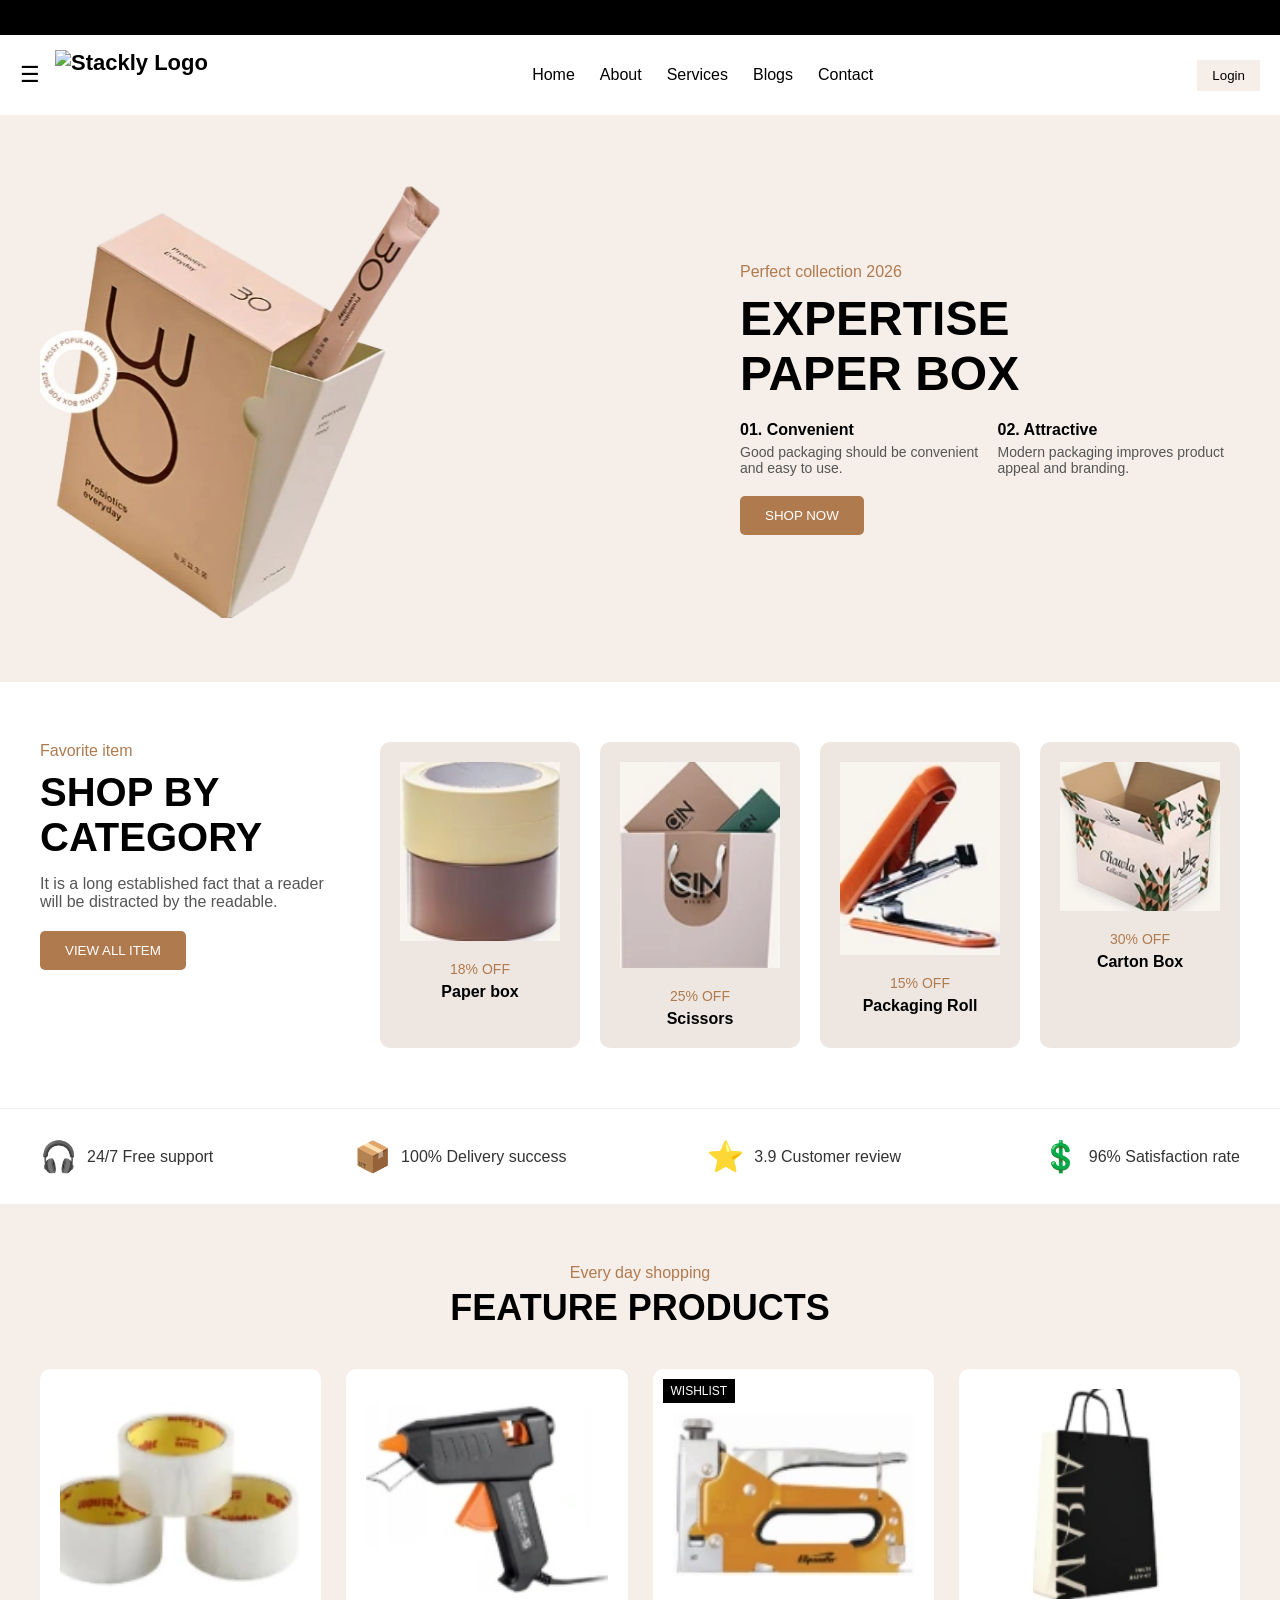
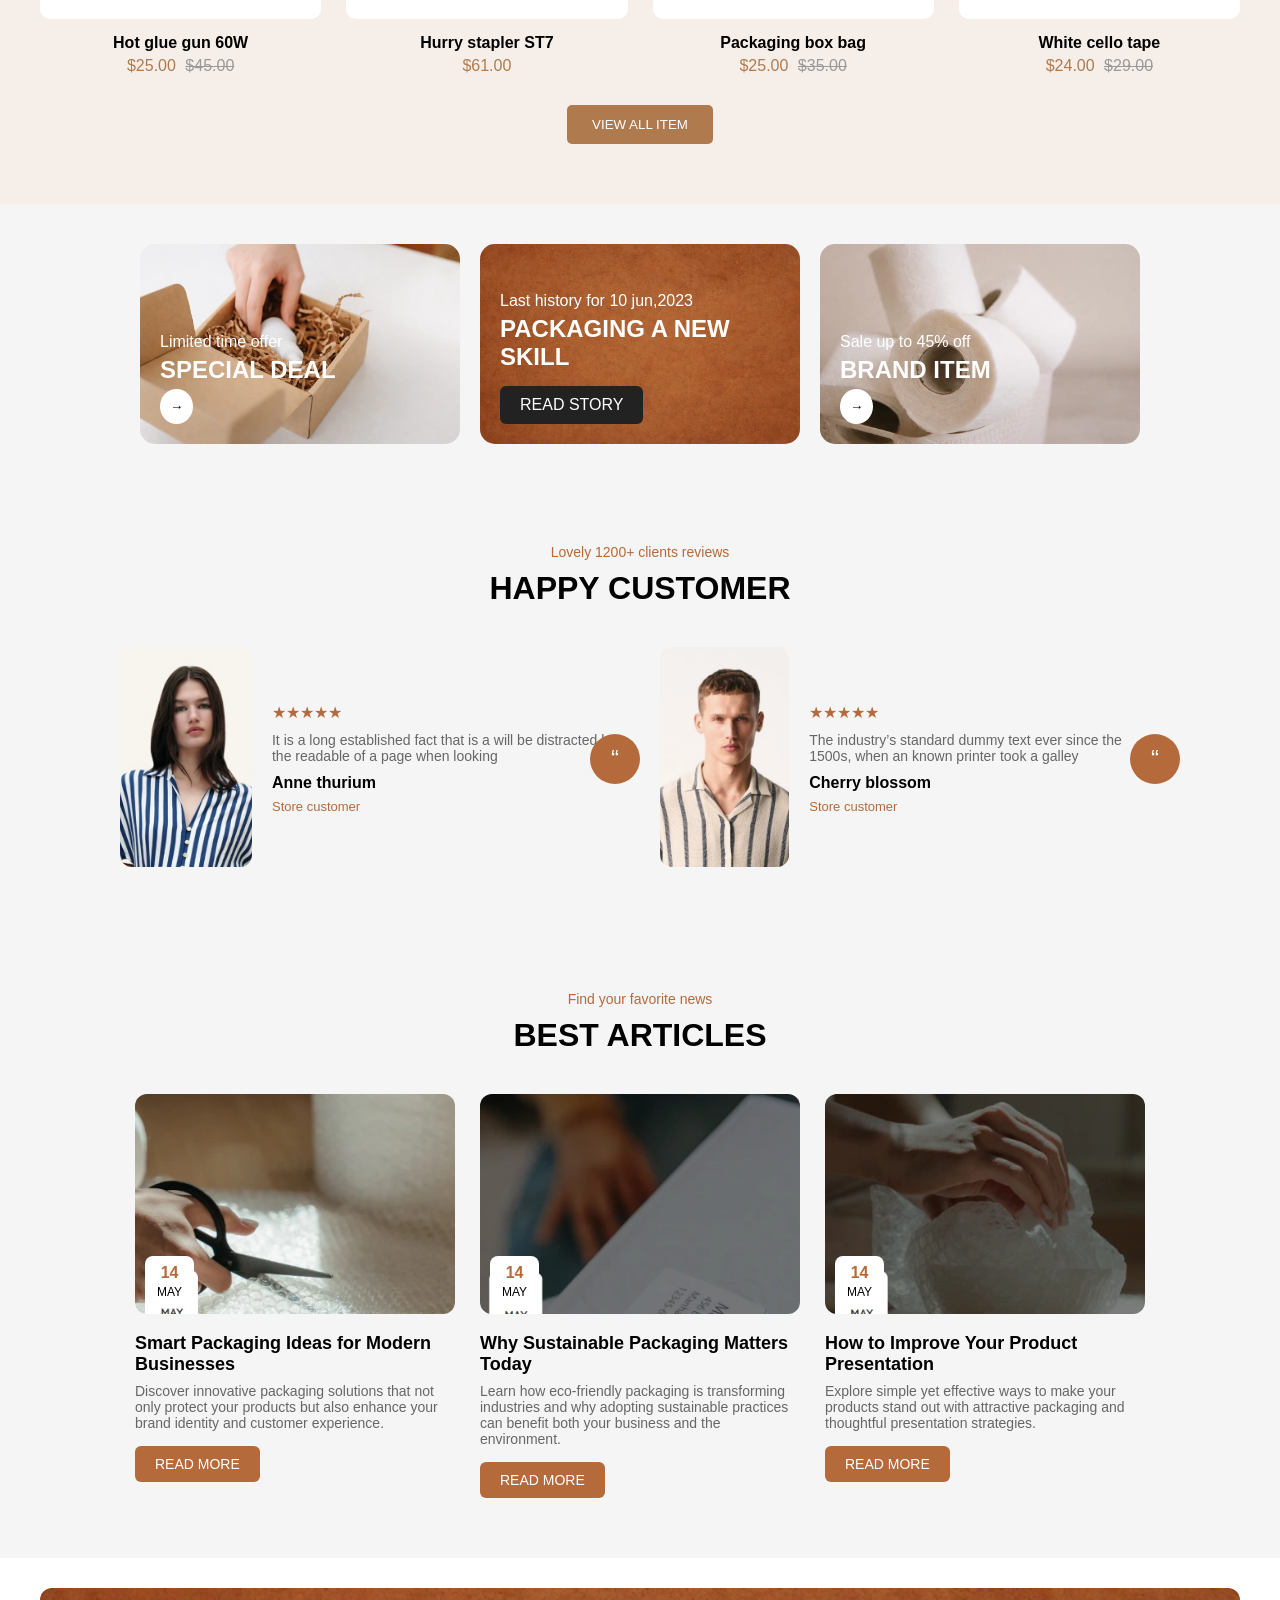
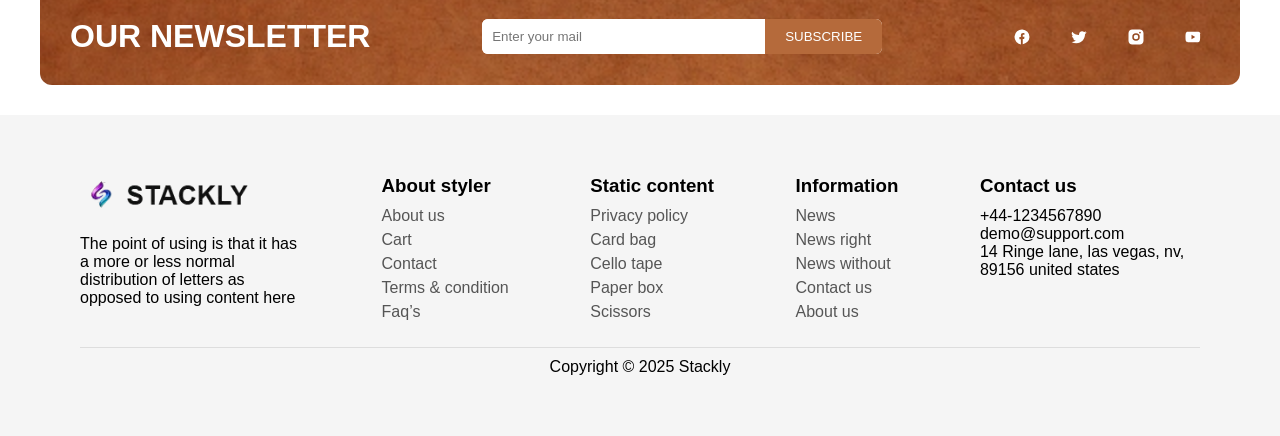
==== index.html @ 5dd0e245 "updted the teask" ====
<!DOCTYPE html>
<html lang="en">
<head>
  <meta charset="UTF-8">
  <title>Shopify Style Header</title>
  <link rel="stylesheet" href="style.css">
</head>
<body>

<!-- TOP BAR -->
<div class="top-bar">
  <div class="scroll-text">
    🚀 Free Shipping Above ₹999 | Best Packaging Solutions | Contact Now!
  </div>
</div>

<!-- HEADER -->
<header class="header">

  <!-- LEFT -->
  <div class="left">
    <div class="hamburger" id="hamburger">☰</div>
   <a href="index.html" class="logo">
  <img src="images/logo2.webp" alt="Stackly Logo">
</a>
  </div>

  <!-- CENTER NAV (DESKTOP) -->
  <nav class="nav-desktop">
    <a href="index.html">Home</a>
    <a href="about.html">About</a>
    <a href="services.html">Services</a>
    <a href="blogs.html">Blogs</a>
    <a href="contact.html">Contact</a>
  </nav>

  <!-- RIGHT -->
  <div class="right">
    <button class="login-btn">Login</button>
  </div>

</header>

<!-- MOBILE MENU -->
<div class="mobile-menu" id="mobileMenu">

  <div class="menu-header">
    <span>Menu</span>
    <span class="close-btn" id="closeBtn">✕</span>
  </div>

  
 <ul class="menu-list">
  <li>
    <a href="index.html" class="menu-item">HOME <span>▾</span></a>
  </li>
  <li>
    <a href="about.html" class="menu-item">ABOUT US <span>▾</span></a>
  </li>
  <li>
    <a href="services.html" class="menu-item">SERVICES <span>▾</span></a>
  </li>
  <li>
    <a href="blogs.html" class="menu-item">BLOGS <span>▾</span></a>
  </li>
  <li>
    <a href="contact.html" class="menu-item">CONTACT <span>▾</span></a>
  </li>
</ul>
</div>

<!-- OVERLAY -->
<div class="overlay" id="overlay"></div>














<section class="hero">

  <div class="hero-container">

    <!-- LEFT IMAGE -->
    <div class="hero-image">
      <img src="IMAGES/PAPER.webp" alt="Packaging">
    </div>

    <!-- RIGHT CONTENT -->
    <div class="hero-content">
      <p class="sub-title">Perfect collection 2026</p>

      <h1>
        EXPERTISE <br>
        PAPER BOX
      </h1>

      <div class="features">
        <div>
          <h4>01. Convenient</h4>
          <p>Good packaging should be convenient and easy to use.</p>
        </div>

        <div>
          <h4>02. Attractive</h4>
          <p>Modern packaging improves product appeal and branding.</p>
        </div>
      </div>

      <button class="hero-btn">SHOP NOW</button>
    </div>

  </div>

</section>








<section class="category">

  <div class="category-container">

    <!-- LEFT CONTENT -->
    <div class="category-left">
      <p class="small-title">Favorite item</p>

      <h2>SHOP BY <br> CATEGORY</h2>

      <p class="desc">
        It is a long established fact that a reader will be distracted by the readable.
      </p>

      <button class="category-btn">VIEW ALL ITEM</button>
    </div>

    <!-- RIGHT CARDS -->
    <div class="category-right">

      <div class="card">
        <img src="IMAGES/T1 (1).webp" alt="">
        <div class="card-info">
          <span>18% OFF</span>
          <h4>Paper box</h4>
        </div>
      </div>

      

      <div class="card">
        <img src="IMAGES/T1 (3).webp" alt="">
        <div class="card-info">
          <span>25% OFF</span>
          <h4>Scissors</h4>
        </div>
      </div>

      <div class="card">
        <img src="IMAGES/T1 (4).webp" alt="">
        <div class="card-info">
          <span>15% OFF</span>
          <h4>Packaging Roll</h4>
        </div>
      </div>

      <div class="card">
        <img src="IMAGES/T1 (5).webp" alt="">
        <div class="card-info">
          <span>30% OFF</span>
          <h4>Carton Box</h4>
        </div>
      </div>

    </div>

  </div>

</section>








<section class="features-strip">

  <div class="features-container">

    <div class="feature-item">
      <div class="icon">🎧</div>
      <p>24/7 Free support</p>
    </div>

    <div class="feature-item">
      <div class="icon">📦</div>
      <p>100% Delivery success</p>
    </div>

    <div class="feature-item">
      <div class="icon">⭐</div>
      <p>3.9 Customer review</p>
    </div>

    <div class="feature-item">
      <div class="icon">💲</div>
      <p>96% Satisfaction rate</p>
    </div>

  </div>

</section>








<section class="featured">

  <!-- HEADER -->
  <div class="featured-header">
    <p class="sub">Every day shopping</p>
    <h2>FEATURE PRODUCTS</h2>
  </div>

  <!-- PRODUCTS -->
  <div class="featured-grid">

    <!-- PRODUCT 1 -->
    <div class="product">
      <div class="img-box">
        <img src="IMAGES/o (1).webp" alt="">

        <div class="hover-icons">
          <span>❤</span>
          <span>🛒</span>
          <span>👁</span>
        </div>
      </div>

      <h4>Hot glue gun 60W</h4>
      <p class="price">
        $25.00 <span>$45.00</span>
      </p>
    </div>

    <!-- PRODUCT 2 -->
    <div class="product">
      <div class="img-box">
        <img src="IMAGES/o (2).webp" alt="">

        <div class="hover-icons">
          <span>❤</span>
          <span>🛒</span>
          <span>👁</span>
        </div>
      </div>

      <h4>Hurry stapler ST7</h4>
      <p class="price">$61.00</p>
    </div>

    <!-- PRODUCT 3 -->
    <div class="product">
      <div class="img-box">
        <img src="IMAGES/o (3).webp" alt="">

        <span class="wishlist">WISHLIST</span>

        <div class="hover-icons">
          <span>❤</span>
          <span>🛒</span>
          <span>👁</span>
        </div>
      </div>

      <h4>Packaging box bag</h4>
      <p class="price">
        $25.00 <span>$35.00</span>
      </p>
    </div>

    <!-- PRODUCT 4 -->
    <div class="product">
      <div class="img-box">
        <img src="IMAGES/o (4).webp" alt="">

        <div class="hover-icons">
          <span>❤</span>
          <span>🛒</span>
          <span>👁</span>
        </div>
      </div>

      <h4>White cello tape</h4>
      <p class="price">
        $24.00 <span>$29.00</span>
      </p>
    </div>

  </div>

  <!-- BUTTON -->
  <div class="view-all">
    <button>VIEW ALL ITEM</button>
  </div>

</section>




<section class="banner-section">
  <div class="banner-container">

    <!-- Card 1 -->
    <div class="banner-card">
      <div class="overlay"></div>
      <div class="banner-content">
        <p>Limited time offer</p>
        <h2>SPECIAL DEAL</h2>
        <button>→</button>
      </div>
    </div>

    <!-- Card 2 -->
    <div class="banner-card center">
      <div class="overlay"></div>
      <div class="banner-content">
        <p>Last history for 10 jun,2023</p>
        <h2>PACKAGING A NEW SKILL</h2>
        <a href="#">READ STORY</a>
      </div>
    </div>

    <!-- Card 3 -->
    <div class="banner-card">
      <div class="overlay"></div>
      <div class="banner-content">
        <p>Sale up to 45% off</p>
        <h2>BRAND ITEM</h2>
        <button>→</button>
      </div>
    </div>

  </div>
</section>













<section class="testimonial-section">
  <div class="container">

    <!-- Heading -->
    <p class="subtitle">Lovely 1200+ clients reviews</p>
    <h2 class="title">HAPPY CUSTOMER</h2>

    <div class="testimonial-wrapper">

      <!-- Testimonial 1 -->
      <div class="testimonial-card">
        <div class="image-box">
          <img src="IMAGES/t1 (7).webp" alt="user">
        </div>

        <div class="text-box">
          <div class="stars">★★★★★</div>
          <p>
            It is a long established fact that is a will be distracted by the
            readable of a page when looking
          </p>
          <h4>Anne thurium</h4>
          <span>Store customer</span>
        </div>

        <div class="quote">“</div>
      </div>

      <!-- Testimonial 2 -->
      <div class="testimonial-card">
        <div class="image-box">
          <img src="IMAGES/t1 (6).webp" alt="user">
        </div>

        <div class="text-box">
          <div class="stars">★★★★★</div>
          <p>
            The industry’s standard dummy text ever since the 1500s, when an
            known printer took a galley
          </p>
          <h4>Cherry blossom</h4>
          <span>Store customer</span>
        </div>

        <div class="quote">“</div>
      </div>

    </div>

  </div>
</section>
















<section class="articles-section">
  <div class="container">

    <!-- Heading -->
    <p class="subtitle">Find your favorite news</p>
    <h2 class="title">BEST ARTICLES</h2>

    <div class="articles-wrapper">

      <!-- Card 1 -->
      <div class="article-card">
        <div class="image-box">
          <img src="IMAGES/blog1 (1).webp" alt="article">
          <div class="date-badge">
            <span>14</span>
            <small>MAY</small>
          </div>
        </div>
        <h3>Smart Packaging Ideas for Modern Businesses</h3>
        <p>Discover innovative packaging solutions that not only protect your products but also enhance your brand identity and customer experience.</p>
        <a href="#" class="btn">READ MORE</a>
      </div>

      <!-- Card 2 -->
      <div class="article-card">
        <div class="image-box">
          <img src="IMAGES/blog1 (2).webp" alt="article">
          <div class="date-badge">
            <span>14</span>
            <small>MAY</small>
          </div>
        </div>
        <h3>Why Sustainable Packaging Matters Today</h3>
        <p>Learn how eco-friendly packaging is transforming industries and why adopting sustainable practices can benefit both your business and the environment.</p>
        <a href="#" class="btn">READ MORE</a>
      </div>

      <!-- Card 3 -->
      <div class="article-card">
        <div class="image-box">
          <img src="IMAGES/blog1 (3).webp" alt="article">
          <div class="date-badge">
            <span>14</span>
            <small>MAY</small>
          </div>
        </div>
        <h3>How to Improve Your Product Presentation</h3>
        <p>Explore simple yet effective ways to make your products stand out with attractive packaging and thoughtful presentation strategies.</p>
        <a href="#" class="btn">READ MORE</a>
      </div>

    </div>

  </div>
</section>

















<section class="newsletter">
  <div class="newsletter-container">

    <h2>OUR NEWSLETTER</h2>

    <div class="subscribe-box">
      <input type="email" placeholder="Enter your mail">
      <button>SUBSCRIBE</button>
    </div>
<div class="social-icons">

  <!-- Facebook -->
  <a href="#">
    <svg viewBox="0 0 24 24">
      <path d="M22 12a10 10 0 1 0-11.5 9.9v-7h-2v-2.9h2V9.8c0-2 1.2-3.1 3-3.1.9 0 1.8.2 1.8.2v2h-1c-1 0-1.3.6-1.3 1.2v1.5h2.3l-.4 2.9h-1.9v7A10 10 0 0 0 22 12z"/>
    </svg>
  </a>

  <!-- Twitter -->
  <a href="#">
    <svg viewBox="0 0 24 24">
      <path d="M22 5.8c-.7.3-1.5.6-2.3.7.8-.5 1.4-1.3 1.7-2.2-.8.5-1.7.9-2.6 1.1A4.1 4.1 0 0 0 12 8.3c0 .3 0 .6.1.9A11.6 11.6 0 0 1 3 4.9a4.1 4.1 0 0 0 1.3 5.5c-.6 0-1.2-.2-1.7-.5v.1c0 2 1.4 3.7 3.3 4-.3.1-.7.1-1 .1-.3 0-.5 0-.8-.1.5 1.6 2.1 2.7 3.9 2.8A8.3 8.3 0 0 1 2 18.6a11.7 11.7 0 0 0 6.3 1.8c7.6 0 11.7-6.3 11.7-11.7v-.5c.8-.6 1.5-1.3 2-2.1z"/>
    </svg>
  </a>

  <!-- Instagram -->
  <a href="#">
    <svg viewBox="0 0 24 24">
      <path d="M7 2C4.2 2 2 4.2 2 7v10c0 2.8 2.2 5 5 5h10c2.8 0 5-2.2 5-5V7c0-2.8-2.2-5-5-5H7zm5 5a5 5 0 1 1 0 10 5 5 0 0 1 0-10zm6.5-.9a1.2 1.2 0 1 1-2.4 0 1.2 1.2 0 0 1 2.4 0zM12 9a3 3 0 1 0 0 6 3 3 0 0 0 0-6z"/>
    </svg>
  </a>

  <!-- YouTube -->
  <a href="#">
    <svg viewBox="0 0 24 24">
      <path d="M21.8 8s-.2-1.4-.8-2c-.7-.8-1.5-.8-1.9-.9C16.5 5 12 5 12 5h0s-4.5 0-7.1.1c-.4 0-1.2 0-1.9.9-.6.6-.8 2-.8 2S2 9.6 2 11.3v1.4c0 1.7.2 3.3.2 3.3s.2 1.4.8 2c.7.8 1.7.8 2.1.9 1.5.1 6.4.1 6.4.1s4.5 0 7.1-.1c.4 0 1.2 0 1.9-.9.6-.6.8-2 .8-2s.2-1.6.2-3.3v-1.4c0-1.7-.2-3.3-.2-3.3zM10 15V9l5 3-5 3z"/>
    </svg>
  </a>

</div>
  </div>
</section>


<footer class="footer">
  <div class="footer-container">

    <!-- LOGO -->
    <div class="footer-col">
      <a href="index.html">
  <img src="IMAGES/logo2.webp" class="logo" alt="Stackly Logo">
</a>
      <p>
        The point of using is that it has a more or less normal distribution 
        of letters as opposed to using content here
      </p>
    </div>

    <!-- ABOUT -->
    <div class="footer-col">
      <h3>About styler</h3>
      <a href="about.html">About us</a>
      <a href="404.html">Cart</a>
      <a href="contact.html">Contact</a>
      <a href="404.html">Terms & condition</a>
      <a href="404.html">Faq’s</a>
    </div>

    <!-- STATIC -->
    <div class="footer-col">
      <h3>Static content</h3>
      <a href="404.html">Privacy policy</a>
      <a href="404.html">Card bag</a>
      <a href="404.html">Cello tape</a>
      <a href="404.html">Paper box</a>
      <a href="404.html">Scissors</a>
    </div>

    <!-- INFO -->
    <div class="footer-col">
      <h3>Information</h3>
      <a href="404.html">News</a>
      <a href="404.html">News right</a>
      <a href="404.html">News without</a>
      <a href="404.html">Contact us</a>
      <a href="about.html">About us</a>
    </div>

    <!-- CONTACT -->
    <div class="footer-col">
      <h3>Contact us</h3>
      <p>+44-1234567890</p>
      <p>demo@support.com</p>
      <p>14 Ringe lane, las vegas, nv, 89156 united states</p>
    </div>

  </div>
   


  <div class="footer-bottom">
    <p>Copyright © 2025 Stackly</p>
  </div>
</footer>

<script src="main.js"></script>
</body>
</html>
---- style.css ----
* {
  margin: 0;
  padding: 0;
  box-sizing: border-box;
  font-family: sans-serif;
}

/* TOP BAR */
.top-bar {
  background: #000;
  color: #fff;
  overflow: hidden;
  white-space: nowrap;
  padding: 8px 0;
}

.scroll-text {
  display: inline-block;
  padding-left: 100%;
  animation: scroll 15s linear infinite;
}

@keyframes scroll {
  from { transform: translateX(0); }
  to { transform: translateX(-100%); }
}

/* HEADER */
.header {
  background: #ffffff;
  display: flex;
  justify-content: space-between;
  align-items: center;
  padding: 15px 20px;
  position: sticky;
  top: 0;
  z-index: 1000;
}

/* LEFT */
.left {
  display: flex;
  align-items: center;
  gap: 15px;
}

.logo {
  text-decoration: none;
  font-size: 22px;
  font-weight: bold;
  color: #000;
}

/* HAMBURGER */
.hamburger {
  font-size: 22px;
  cursor: pointer;
}

/* DESKTOP NAV */
.nav-desktop {
  display: flex;
  gap: 25px;
}

.nav-desktop a {
  text-decoration: none;
  color: #000;
}

/* LOGIN */
.login-btn {
  background: #f6eee8;
  padding: 8px 15px;
  border: none;
  cursor: pointer;
}

/* MOBILE MENU */
.mobile-menu {
  position: fixed;
  top: 0;
  left: -100%;
  width: 280px;
  height: 100%;
  background: #f6eee8;
  transition: 0.4s;
  z-index: 2000;
  padding: 20px;
}

.mobile-menu.active {
  left: 0;
}

/* MENU HEADER */
.menu-header {
  display: flex;
  justify-content: space-between;
  align-items: center;
  margin-bottom: 20px;
}

.close-btn {
  font-size: 22px;
  cursor: pointer;
}

/* MENU LIST */
.menu-list {
  list-style: none;
}

.menu-item {
  display: flex;
  justify-content: space-between;
  padding: 15px 0;
  border-bottom: 1px solid #ddd;
  cursor: pointer;
}

/* OVERLAY */
.overlay {
  position: fixed;
  top: 0;
  left: 0;
  width: 100%;
  height: 100%;
  background: rgba(0,0,0,0.4);
  display: none;
  z-index: 1500;
}

.overlay.active {
  display: block;
}

/* RESPONSIVE */
@media (max-width: 768px) {
  .nav-desktop {
    display: none;
  }
}
















/* HERO SECTION */
.hero {
  background: #f6eee8;
  padding: 60px 40px;
}

.hero-container {
  display: flex;
  align-items: center;
  justify-content: space-between;
  gap: 40px;
}

/* IMAGE */
.hero-image img {
  width: 100%;
  max-width: 400px;
}

/* CONTENT */
.hero-content {
  max-width: 500px;
}

.sub-title {
  color: #b07a4f;
  margin-bottom: 10px;
}

/* TITLE */
.hero-content h1 {
  font-size: 48px;
  margin-bottom: 20px;
}

/* FEATURES */
.features {
  display: flex;
  gap: 30px;
  margin-bottom: 20px;
}

.features h4 {
  margin-bottom: 5px;
}

.features p {
  font-size: 14px;
  color: #555;
}

/* BUTTON */
.hero-btn {
  padding: 12px 25px;
  background: #b07a4f;
  color: #fff;
  border: none;
  cursor: pointer;
  border-radius: 5px;
}

/* ANIMATION (ONE BY ONE) */
.hero-image,
.sub-title,
.hero-content h1,
.features div,
.hero-btn {
  opacity: 0;
  transform: translateY(30px);
  animation: fadeUp 0.6s forwards;
}

.hero-image { animation-delay: 0.2s; }
.sub-title { animation-delay: 0.4s; }
.hero-content h1 { animation-delay: 0.6s; }
.features div:nth-child(1) { animation-delay: 0.8s; }
.features div:nth-child(2) { animation-delay: 1s; }
.hero-btn { animation-delay: 1.2s; }

@keyframes fadeUp {
  to {
    opacity: 1;
    transform: translateY(0);
  }
}

/* RESPONSIVE */
@media (max-width: 768px) {

  .hero-container {
    flex-direction: column;
    text-align: center;
  }

  .features {
    flex-direction: column;
  }

  .hero-content h1 {
    font-size: 32px;
  }

  .hero-image img {
    max-width: 300px;
  }
}













@media (max-width: 768px) {

  .hero-container {
    flex-direction: column;
    align-items: flex-start;   /* ✅ LEFT ALIGN */
    text-align: left;          /* ✅ LEFT TEXT */
  }

  .features {
    flex-direction: column;
    align-items: flex-start;   /* ✅ LEFT ALIGN */
  }

  .hero-content {
    width: 100%;
  }

  .hero-content h1 {
    font-size: 32px;
  }

  .hero-image {
    width: 100%;
  }

  .hero-image img {
    max-width: 300px;
  }
}











/* SECTION */
.category {
  background: white;
  padding: 60px 40px;
}

/* CONTAINER */
.category-container {
  display: flex;
  justify-content: space-between;
  gap: 40px;
}

/* LEFT */
.category-left {
  max-width: 300px;
}

.small-title {
  color: #b07a4f;
  margin-bottom: 10px;
}

.category-left h2 {
  font-size: 40px;
  margin-bottom: 15px;
}

.desc {
  color: #555;
  margin-bottom: 20px;
}

/* BUTTON */
.category-btn {
  padding: 12px 25px;
  background: #b07a4f;
  color: #fff;
  border: none;
  border-radius: 5px;
  cursor: pointer;
}

/* RIGHT GRID (NO OVERFLOW) */
.category-right {
  display: grid;
  grid-template-columns: repeat(auto-fit, minmax(180px, 1fr));
  gap: 20px;
  width: 100%;
}

/* CARD */
.card {
  background: #eee7e1;
  padding: 20px;
  border-radius: 10px;
  text-align: center;
  transition: 0.3s;
}

.card:hover {
  transform: translateY(-5px);
}

/* IMAGE */
.card img {
  width: 100%;
  margin-bottom: 15px;
}

/* INFO */
.card-info span {
  color: #b07a4f;
  font-size: 14px;
}

.card-info h4 {
  margin-top: 5px;
}

/* ANIMATION */
.category-left,
.card {
  opacity: 0;
  transform: translateY(30px);
  animation: fadeUp 0.6s forwards;
}

.category-left { animation-delay: 0.2s; }
.card:nth-child(1) { animation-delay: 0.4s; }
.card:nth-child(2) { animation-delay: 0.6s; }
.card:nth-child(3) { animation-delay: 0.8s; }
.card:nth-child(4) { animation-delay: 1s; }
.card:nth-child(5) { animation-delay: 1.2s; }

@keyframes fadeUp {
  to {
    opacity: 1;
    transform: translateY(0);
  }
}

/* RESPONSIVE */
@media (max-width: 768px) {

  .category-container {
    flex-direction: column;
    align-items: flex-start;
  }

  .category-left h2 {
    font-size: 28px;
  }

  .category {
    padding: 40px 20px;
  }
}













.features-strip {
  background: #ffffff;
  padding: 30px 40px;
  border-top: 1px solid #eee;
}

.features-container {
  display: flex;
  justify-content: space-between;
  align-items: center;
  flex-wrap: wrap;
}

/* ITEM */
.feature-item {
  display: flex;
  align-items: center;
  gap: 10px;
  color: #333;

  opacity: 0;
  transform: translateY(20px);
  animation: fadeUp 0.6s forwards;
}

.feature-item:nth-child(1) { animation-delay: 0.2s; }
.feature-item:nth-child(2) { animation-delay: 0.4s; }
.feature-item:nth-child(3) { animation-delay: 0.6s; }
.feature-item:nth-child(4) { animation-delay: 0.8s; }

/* ICON */
.icon {
  font-size: 22px;
  color: #b07a4f;
}

/* TEXT */
.feature-item p {
  font-size: 16px;
}

/* ANIMATION */
@keyframes fadeUp {
  to {
    opacity: 1;
    transform: translateY(0);
  }
}

/* RESPONSIVE */
@media (max-width: 768px) {

  .features-container {
    flex-direction: column;
    align-items: flex-start;
    gap: 15px;
  }

  .features-strip {
    padding: 20px;
  }
}











/* SECTION */
.featured {
  background: #f6eee8;
  padding: 60px 40px;
}

/* HEADER */
.featured-header {
  text-align: center;
  margin-bottom: 40px;
}

.featured-header .sub {
  color: #b07a4f;
  margin-bottom: 5px;
}

.featured-header h2 {
  font-size: 36px;
}

/* GRID */
.featured-grid {
  display: grid;
  grid-template-columns: repeat(4, 1fr);
  gap: 25px;
}

/* PRODUCT CARD */
.product {
  text-align: center;

  opacity: 0;
  transform: translateY(30px);
  animation: fadeUp 0.6s forwards;
}

.product:nth-child(1) { animation-delay: 0.2s; }
.product:nth-child(2) { animation-delay: 0.4s; }
.product:nth-child(3) { animation-delay: 0.6s; }
.product:nth-child(4) { animation-delay: 0.8s; }

/* IMAGE BOX */
.img-box {
  background: #fff;
  padding: 30px;
  border-radius: 10px;
  position: relative;
  overflow: hidden;
}

.img-box img {
  width: 100%;
}

/* HOVER ICONS */
.hover-icons {
  position: absolute;
  bottom: 10px;
  left: 50%;
  transform: translateX(-50%);
  display: flex;
  gap: 10px;
  opacity: 0;
  transition: 0.3s;
}

.hover-icons span {
  background: #b07a4f;
  color: #fff;
  padding: 8px;
  border-radius: 5px;
  cursor: pointer;
}

/* SHOW ON HOVER */
.img-box:hover .hover-icons {
  opacity: 1;
  bottom: 20px;
}

/* WISHLIST TAG */
.wishlist {
  position: absolute;
  top: 10px;
  left: 10px;
  background: #000;
  color: #fff;
  padding: 5px 8px;
  font-size: 12px;
}

/* TEXT */
.product h4 {
  margin: 15px 0 5px;
}

.price {
  color: #b07a4f;
}

.price span {
  text-decoration: line-through;
  color: #999;
  margin-left: 5px;
}

/* BUTTON */
.view-all {
  text-align: center;
  margin-top: 30px;
}

.view-all button {
  padding: 12px 25px;
  background: #b07a4f;
  color: #fff;
  border: none;
  border-radius: 5px;
  cursor: pointer;
}

/* ANIMATION */
@keyframes fadeUp {
  to {
    opacity: 1;
    transform: translateY(0);
  }
}

/* RESPONSIVE */
@media (max-width: 1024px) {
  .featured-grid {
    grid-template-columns: repeat(2, 1fr);
  }
}

@media (max-width: 768px) {
  .featured {
    padding: 40px 20px;
  }

  .featured-grid {
    grid-template-columns: 1fr;
  }

  .featured-header h2 {
    font-size: 28px;
  }
}









/* PRODUCT CARD FIX */
.product {
  text-align: center;
}

/* IMAGE BOX SAME SIZE */
.img-box {
  background: #fff;
  padding: 20px;
  border-radius: 10px;

  height: 250px;              /* ✅ FIX HEIGHT */
  display: flex;
  align-items: center;
  justify-content: center;
  overflow: hidden;
}

/* IMAGE FIX */
.img-box img {
  max-width: 100%;
  max-height: 100%;           /* ✅ KEEP INSIDE BOX */
  object-fit: contain;        /* ✅ NO STRETCH */
}
















/* SECTION */
.promo {
  padding: 50px 40px;
  background: #fff;
}

/* CONTAINER */
.promo-container {
  display: grid;
  grid-template-columns: repeat(3, 1fr);
  gap: 25px;
}

/* CARD */
.promo-card {
  position: relative;
  height: 220px;
  border-radius: 15px;
  overflow: hidden;
  display: flex;
  align-items: flex-end;
  padding: 20px;

  background-size: cover;
  background-position: center;

  cursor: pointer;

  opacity: 0;
  transform: translateY(30px);
  animation: fadeUp 0.6s forwards;
}

.card1 { animation-delay: 0.2s; }
.card2 { animation-delay: 0.4s; }
.card3 { animation-delay: 0.6s; }

/* ADD YOUR IMAGES HERE */
.card1 {
  background-image: url("bg1.jpg");
}

.card2 {
  background-image: url("bg2.jpg");
}

.card3 {
  background-image: url("bg3.jpg");
}

/* OVERLAY */
.overlay {
  position: absolute;
  inset: 0;
  background: rgba(0,0,0,0.3);
}

/* CONTENT */
.content {
  position: relative;
  color: #fff;
}

.content.center {
  text-align: center;
  width: 100%;
}

.content p {
  font-size: 14px;
}

.content h3 {
  font-size: 22px;
  margin: 5px 0;
}

/* BUTTON */
.content button {
  margin-top: 10px;
  padding: 8px 15px;
  border: none;
  cursor: pointer;
  border-radius: 5px;
  background: #fff;
}

.dark-btn {
  background: #333;
  color: #fff;
}

/* HOVER EFFECT */
.promo-card:hover {
  transform: scale(1.03);
}

/* ANIMATION */
@keyframes fadeUp {
  to {
    opacity: 1;
    transform: translateY(0);
  }
}

/* RESPONSIVE */
@media (max-width: 768px) {

  .promo {
    padding: 30px 20px;
  }

  .promo-container {
    grid-template-columns: 1fr;
  }

  .promo-card {
    height: 180px;
  }
}






/* SECTION SAFE (won’t affect other content) */
.banner-section {
  padding: 40px;
  background: #f5f5f5;
}

.banner-container {
  display: flex;
  gap: 20px;
  justify-content: center;
}

/* CARD */
.banner-card {
  position: relative;
  width: 320px;
  height: 200px;
  border-radius: 15px;
  overflow: hidden;

  /* 👉 YOU ADD IMAGE HERE */
  background-size: cover;
  background-position: center;

  transition: 0.3s;
}

/* Example (replace with your images) */
.banner-card:nth-child(1) {
  background-image: url('IMAGES/bottle2.webp');
}

.banner-card:nth-child(2) {
  background-image: url('IMAGES/chcolate.webp');
}

.banner-card:nth-child(3) {
  background-image: url('IMAGES/toli.webp');
}

/* DARK OVERLAY */
.overlay {
  position: absolute;
  inset: 0;
  background: rgba(0,0,0,0.4);
}

/* CONTENT */
.banner-content {
  position: absolute;
  bottom: 20px;
  left: 20px;
  color: #fff;
  z-index: 2;
}

.banner-content h2 {
  margin: 5px 0;
}

/* BUTTON */
.banner-content button {
  background: #fff;
  border: none;
  padding: 10px;
  border-radius: 50%;
  cursor: pointer;
}

/* CENTER BUTTON */
.banner-content a {
  display: inline-block;
  margin-top: 10px;
  background: #222;
  color: #fff;
  padding: 10px 20px;
  text-decoration: none;
  border-radius: 6px;
}

/* HOVER EFFECT */
.banner-card:hover {
  transform: translateY(-5px);
}











@media (max-width: 768px) {

  .banner-container {
    flex-direction: column;
    align-items: center;
  }

  .banner-card {
    width: 100%;
    max-width: 350px;
    height: 180px;
  }

  .banner-content h2 {
    font-size: 18px;
  }

  .banner-content p {
    font-size: 12px;
  }
}













/* SECTION */
.testimonial-section {
  padding: 60px 20px;
  background: #f5f5f5;
  text-align: center;
}

/* HEADINGS */
.subtitle {
  color: #b56a3b;
  font-size: 14px;
}

.title {
  font-size: 32px;
  margin: 10px 0 40px;
}

/* WRAPPER */
.testimonial-wrapper {
  display: flex;
  justify-content: center;
  gap: 40px;
  flex-wrap: wrap;
}

/* CARD */
.testimonial-card {
  position: relative;
  display: flex;
  align-items: center;
  gap: 20px;
  max-width: 500px;
}

/* IMAGE */
.image-box img {
  width: 200px;
  height: 220px;
  object-fit: cover;
  border-radius: 12px;
}

/* TEXT */
.text-box {
  text-align: left;
}

.stars {
  color: #b56a3b;
  margin-bottom: 10px;
}

.text-box p {
  font-size: 14px;
  color: #666;
}

.text-box h4 {
  margin: 10px 0 5px;
}

.text-box span {
  color: #b56a3b;
  font-size: 13px;
}

/* QUOTE ICON */
.quote {
  position: absolute;
  right: -20px;
  top: 50%;
  transform: translateY(-50%);
  background: #b56a3b;
  color: #fff;
  width: 50px;
  height: 50px;
  border-radius: 50%;
  display: flex;
  align-items: center;
  justify-content: center;
  font-size: 24px;
}











@media (max-width: 768px) {

  .testimonial-card {
    flex-direction: column;
    text-align: center;
  }

  .text-box {
    text-align: center;
  }

  .image-box img {
    width: 100%;
    max-width: 280px;
    height: auto;
  }

  .quote {
    position: static;
    margin-top: 10px;
  }
}













/* SECTION */
.articles-section {
  padding: 60px 20px;
  background: #f5f5f5;
  text-align: center;
}

/* HEADINGS */
.subtitle {
  color: #b56a3b;
  font-size: 14px;
}

.title {
  font-size: 32px;
  margin: 10px 0 40px;
}

/* WRAPPER */
.articles-wrapper {
  display: flex;
  gap: 25px;
  justify-content: center;
  flex-wrap: wrap;
}

/* CARD */
.article-card {
  max-width: 320px;
  text-align: left;
}

/* IMAGE */
.image-box {
  position: relative;
}

.image-box img {
  width: 100%;
  border-radius: 12px;
}

/* DATE BADGE */
.date-badge {
  position: absolute;
  bottom: 10px;
  left: 10px;
  background: #fff;
  padding: 8px 12px;
  border-radius: 8px;
  text-align: center;
}

.date-badge span {
  display: block;
  font-weight: bold;
  color: #b56a3b;
}

.date-badge small {
  font-size: 12px;
}

/* TEXT */
.article-card h3 {
  margin: 15px 0 8px;
  font-size: 18px;
}

.article-card p {
  font-size: 14px;
  color: #666;
}

/* BUTTON */
.btn {
  display: inline-block;
  margin-top: 15px;
  background: #b56a3b;
  color: #fff;
  padding: 10px 20px;
  border-radius: 6px;
  text-decoration: none;
  font-size: 14px;
}

.btn:hover {
  background: #944f28;
}










@media (max-width: 768px) {

  .articles-wrapper {
    flex-direction: column;
    align-items: center;
  }

  .article-card {
    max-width: 90%;
  }

  .title {
    font-size: 24px;
  }
}












/* NEWSLETTER */
.newsletter-container {
  display: flex;
  justify-content: space-between;
  align-items: center;
  flex-wrap: wrap;
}

.subscribe-box {
  display: flex;
}

.subscribe-box input {
  flex: 1;
}

.social-icons {
  display: flex;
}

.social-icons a {
  display: flex;
  align-items: center;
  justify-content: center;
}

/* FOOTER */
.footer-container {
  display: flex;
  justify-content: space-between;
  flex-wrap: wrap;
}

.footer-col {
  display: flex;
  flex-direction: column;
}




@media (max-width: 768px) {

  .newsletter-container {
    flex-direction: column;
    align-items: center;
  }

  .subscribe-box {
    flex-direction: column;
    width: 100%;
  }

  .social-icons {
    justify-content: center;
  }

  .footer-container {
    flex-direction: column;
    align-items: center;
  }

  .footer-col {
    align-items: center;
    text-align: center;
  }
}








/* 🔹 NEWSLETTER */
.newsletter {
  margin: 20px;
  padding: 30px;
  border-radius: 12px;
  color: white;

  background: url('IMAGES/chcolate.webp');
  background-size: cover;
}

.newsletter-container {
  display: flex;
  justify-content: space-between;
  align-items: center;
  flex-wrap: wrap;
}

.newsletter h2 {
  font-size: 28px;
}

/* SUBSCRIBE */
.subscribe-box {
  display: flex;
  background: white;
  border-radius: 6px;
  overflow: hidden;
}

.subscribe-box input {
  border: none;
  padding: 10px;
  outline: none;
}

.subscribe-box button {
  background: #b56a3b;
  color: white;
  border: none;
  padding: 10px 20px;
}

/* SOCIAL */
.social-icons a {
  margin-left: 10px;
  color: white;
  text-decoration: none;
}

/* 🔹 FOOTER */
.footer {
  background: #f5f5f5;
  padding: 50px 20px;
}

.footer-container {
  display: flex;
  justify-content: space-between;
  gap: 30px;
  flex-wrap: wrap;
}

.footer-col {
  max-width: 220px;
}

.footer-col h3 {
  margin-bottom: 10px;
}

.footer-col a {
  display: block;
  margin-bottom: 6px;
  color: #555;
  text-decoration: none;
}

.logo {
  width: 120px;
  margin-bottom: 10px;
}

/* BOTTOM */
.footer-bottom {
  text-align: center;
  margin-top: 20px;
  border-top: 1px solid #ddd;
  padding-top: 10px;
}

/* 📱 MOBILE */
@media (max-width: 768px) {

  .newsletter-container {
    flex-direction: column;
    gap: 15px;
    text-align: center;
  }

  .subscribe-box {
    flex-direction: column;
    width: 100%;
    max-width: 300px;
  }

  .subscribe-box button {
    width: 100%;
  }

  .footer-container {
    flex-direction: column;
    align-items: center;
    text-align: center;
  }

  .footer-col {
    max-width: 100%;
  }
}

/* 💻 DESKTOP */
@media (min-width: 1024px) {

  .newsletter {
    max-width: 1200px;
    margin: 30px auto;
  }

  .newsletter h2 {
    font-size: 32px;
  }

  .subscribe-box {
    width: 400px;
  }

  .footer {
    padding: 60px 80px;
  }
}








.social-icons {
  display: flex;
  gap: 12px;
}

.social-icons a {
  width: 35px;
  height: 35px;
  display: flex;
  align-items: center;
  justify-content: center;
}

.social-icons svg {
  width: 18px;
  height: 18px;
  fill: white;
}








/* SECTION */
.about-stackly {
  padding: 60px 20px;
  background: #f9f9f9;
}

/* CONTAINER */
.about-container {
  display: flex;
  align-items: center;
  justify-content: space-between;
  gap: 40px;
  max-width: 1200px;
  margin: auto;
}

/* TEXT */
.about-text {
  flex: 1;
}

.about-text h2 {
  font-size: 32px;
  margin-bottom: 15px;
}

.main-text {
  color: #555;
  margin-bottom: 20px;
  line-height: 1.6;
}

/* FEATURES */
.features {
  display: grid;
  grid-template-columns: 1fr 1fr;
  gap: 15px;
}

.feature h4 {
  color: #b56a3b;
  margin-bottom: 5px;
}

.feature p {
  font-size: 14px;
  color: #666;
}

/* IMAGE */
.about-image {
  flex: 1;
}

.about-image img {
  width: 100%;
  border-radius: 12px;
}










@media (max-width: 768px) {

  .about-container {
    flex-direction: column;
    text-align: center;
  }

  .features {
    grid-template-columns: 1fr;
  }

  .about-text h2 {
    font-size: 24px;
  }
}














/* SECTION */
.why-stackly {
  padding: 60px 20px;
  background: #fff;
}

/* CONTAINER */
.why-container {
  max-width: 1200px;
  margin: auto;
}

/* HEADER */
.why-header {
  text-align: center;
  margin-bottom: 40px;
}

.why-header h2 {
  font-size: 32px;
}

.why-header p {
  color: #666;
}

/* CARDS */
.why-cards {
  display: grid;
  grid-template-columns: repeat(4, 1fr);
  gap: 20px;
}

/* CARD */
.why-card {
  background: #f5f5f5;
  padding: 20px;
  border-radius: 10px;
  text-align: center;
  transition: 0.3s;
}

.why-card h3 {
  color: #b56a3b;
  font-size: 24px;
}

.why-card h4 {
  margin: 10px 0;
}


.why-card p {
  font-size: 14px;
  color: #555;
}

/* HOVER */
.why-card:hover {
  transform: translateY(-5px);
}














@media (max-width: 768px) {

  .why-cards {
    grid-template-columns: 1fr;
  }

  .why-header h2 {
    font-size: 24px;
  }
}











/* SECTION */
.services {
  padding: 60px 20px;
  background: #f9f9f9;
}

/* CONTAINER */
.services-container {
  max-width: 1200px;
  margin: auto;
}

/* HEADER */
.services-header {
  text-align: center;
  margin-bottom: 40px;
}

.services-header h2 {
  font-size: 32px;
}

.services-header p {
  color: #666;
}

/* GRID */
.services-grid {
  display: grid;
  grid-template-columns: repeat(3, 1fr);
  gap: 20px;
}

/* CARD */
.service-card {
  background: #fff;
  padding: 20px;
  border-radius: 10px;
  text-align: center;
  transition: 0.3s;
}

.icon {
  font-size: 30px;
}

.service-card h3 {
  margin: 10px 0;
}

.service-card p {
  font-size: 14px;
  color: #555;
}

/* HOVER */
.service-card:hover {
  transform: translateY(-5px);
}










@media (max-width: 768px) {

  .services-grid {
    grid-template-columns: 1fr;
  }

  .services-header h2 {
    font-size: 24px;
  }
}










/* SECTION */
.products {
  padding: 60px 20px;
  background: #fff;
}

/* CONTAINER */
.products-container {
  max-width: 1200px;
  margin: auto;
}

/* HEADER */
.products-header {
  text-align: center;
  margin-bottom: 40px;
}

.products-header h2 {
  font-size: 32px;
}

.products-header p {
  color: #666;
}

/* GRID */
.products-grid {
  display: grid;
  grid-template-columns: repeat(4, 1fr);
  gap: 20px;
}

/* CARD */
.product-card {
  background: #f5f5f5;
  padding: 15px;
  border-radius: 10px;
  text-align: center;
  transition: 0.3s;
}

.product-img img {
  width: 100%;
  border-radius: 8px;
}

/* TEXT */
.product-card h3 {
  margin: 10px 0;
}

.product-card p {
  font-size: 14px;
  color: #555;
}

/* BUTTON */
.product-card button {
  margin-top: 10px;
  padding: 8px 15px;
  border: none;
  background: #b56a3b;
  color: #fff;
  cursor: pointer;
  border-radius: 5px;
}

/* HOVER */
.product-card:hover {
  transform: translateY(-5px);
}









@media (max-width: 768px) {

  .products-grid {
    grid-template-columns: 1fr;
  }

  .products-header h2 {
    font-size: 24px;
  }
}













/* SECTION */
.about-story {
  padding: 60px 20px;
  background: #fff;
}

/* CONTAINER */
.about-story-container {
  max-width: 1200px;
  margin: auto;
  display: flex;
  align-items: center;
  gap: 40px;
}

/* IMAGE */
.story-image {
  flex: 1;
}

.story-image img {
  width: 100%;
  border-radius: 12px;
}

/* TEXT */
.story-text {
  flex: 1;
}

.story-text h2 {
  font-size: 32px;
  margin-bottom: 15px;
}

.story-text p {
  color: #555;
  margin-bottom: 10px;
  line-height: 1.6;
}

/* STATS */
.story-stats {
  display: flex;
  gap: 20px;
  margin-top: 20px;
}

.stat h3 {
  color: #b56a3b;
}

.stat p {
  font-size: 14px;
}













@media (max-width: 768px) {

  .about-story-container {
    flex-direction: column;
    text-align: center;
  }

  .story-stats {
    flex-direction: column;
    align-items: center;
  }

  .story-text h2 {
    font-size: 24px;
  }
}














/* SECTION */
.services-page {
  padding: 60px 20px;
  background: #f9f9f9;
}

/* CONTAINER */
.services-container {
  max-width: 1200px;
  margin: auto;
}

/* HEADER */
.services-header {
  text-align: center;
  margin-bottom: 40px;
}

.services-header h2 {
  font-size: 32px;
}

.services-header p {
  color: #666;
}

/* GRID */
.services-grid {
  display: grid;
  grid-template-columns: repeat(3, 1fr);
  gap: 25px;
}

/* CARD */
.service-card {
  background: #fff;
  border-radius: 12px;
  overflow: hidden;
  text-align: center;
  transition: 0.3s;
}

.service-card img {
  width: 100%;
  height: 200px;
  object-fit: cover;
}

.service-card h3 {
  margin: 15px 0 5px;
}

.service-card p {
  font-size: 14px;
  color: #555;
  padding: 0 15px 15px;
}

/* HOVER */
.service-card:hover {
  transform: translateY(-5px);
}














@media (max-width: 768px) {

  .services-grid {
    grid-template-columns: 1fr;
  }

  .services-header h2 {
    font-size: 24px;
  }
}















/* SECTION */
.process {
  padding: 60px 20px;
  background: #fff;
}

/* CONTAINER */
.process-container {
  max-width: 1200px;
  margin: auto;
}

/* HEADER */
.process-header {
  text-align: center;
  margin-bottom: 40px;
}

.process-header h2 {
  font-size: 32px;
}

.process-header p {
  color: #666;
}

/* STEPS */
.process-steps {
  display: grid;
  grid-template-columns: repeat(4, 1fr);
  gap: 20px;
}

/* STEP */
.step {
  background: #f5f5f5;
  padding: 20px;
  text-align: center;
  border-radius: 10px;
}

.step-number {
  font-size: 24px;
  color: #b56a3b;
  margin-bottom: 10px;
}

.step h3 {
  margin-bottom: 5px;
}

.step p {
  font-size: 14px;
  color: #555;
}












@media (max-width: 768px) {

  .process-steps {
    grid-template-columns: 1fr;
  }

  .process-header h2 {
    font-size: 24px;
  }
}














/* SECTION */
.faq {
  padding: 60px 20px;
  background: #f9f9f9;
}

/* CONTAINER */
.faq-container {
  max-width: 900px;
  margin: auto;
}

/* HEADER */
.faq-header {
  text-align: center;
  margin-bottom: 30px;
}

.faq-header h2 {
  font-size: 32px;
}

.faq-header p {
  color: #666;
}

/* ITEM */
.faq-item {
  margin-bottom: 10px;
}

/* QUESTION */
.faq-question {
  width: 100%;
  text-align: left;
  padding: 15px;
  border: none;
  background: #fff;
  cursor: pointer;
  font-weight: bold;
  border-radius: 6px;
}

/* ANSWER */
.faq-answer {
  display: none;
  padding: 10px 15px;
  background: #fff;
  border-top: 1px solid #eee;
}










@media (max-width: 768px) {

  .faq-header h2 {
    font-size: 24px;
  }
}














/* SECTION */
.blogs {
  padding: 60px 20px;
  background: #f9f9f9;
}

/* CONTAINER */
.blogs-container {
  max-width: 1200px;
  margin: auto;
}

/* HEADER */
.blogs-header {
  text-align: center;
  margin-bottom: 40px;
}

.blogs-header h2 {
  font-size: 32px;
}

.blogs-header p {
  color: #666;
}

/* GRID */
.blogs-grid {
  display: grid;
  grid-template-columns: repeat(3, 1fr);
  gap: 25px;
}

/* CARD */
.blog-card {
  background: #fff;
  border-radius: 12px;
  overflow: hidden;
  transition: 0.3s;
}

.blog-card img {
  width: 100%;
  height: 200px;
  object-fit: cover;
}

/* CONTENT */
.blog-content {
  padding: 15px;
}

.blog-content h3 {
  margin-bottom: 8px;
}

.blog-content p {
  font-size: 14px;
  color: #555;
}

.blog-content a {
  display: inline-block;
  margin-top: 10px;
  color: #b56a3b;
  text-decoration: none;
}

/* HOVER */
.blog-card:hover {
  transform: translateY(-5px);
}









@media (max-width: 768px) {

  .blogs-grid {
    grid-template-columns: 1fr;
  }

  .blogs-header h2 {
    font-size: 24px;
  }
}









/* SECTION */
.contact-page {
  padding: 60px 20px;
  background: #f9f9f9;
}

/* CONTAINER */
.contact-container {
  max-width: 1200px;
  margin: auto;
  display: flex;
  gap: 40px;
}

/* LEFT */
.contact-info {
  flex: 1;
}

.contact-info h2 {
  font-size: 32px;
  margin-bottom: 10px;
}

.contact-info p {
  color: #555;
  margin-bottom: 15px;
}

.info-item {
  margin-bottom: 15px;
}

/* RIGHT */
.contact-form {
  flex: 1;
}

.contact-form form {
  display: flex;
  flex-direction: column;
  gap: 10px;
}

/* INPUT ROW */
.input-row {
  display: flex;
  gap: 10px;
}

.input-row input {
  flex: 1;
}

/* INPUTS */
.contact-form input,
.contact-form textarea {
  padding: 10px;
  border: 1px solid #ccc;
  border-radius: 5px;
}

.contact-form textarea {
  min-height: 120px;
}

/* BUTTON */
.contact-form button {
  background: #b56a3b;
  color: #fff;
  border: none;
  padding: 12px;
  cursor: pointer;
  border-radius: 5px;
}











@media (max-width: 768px) {

  .contact-container {
    flex-direction: column;
  }

  .input-row {
    flex-direction: column;
  }

  .contact-info {
    text-align: center;
  }

  .contact-info h2 {
    font-size: 24px;
  }
}






.blog-card img {
  width: 100%;
  height: auto;        /* ✅ show full image */
  display: block;
  border-radius: 10px 10px 0 0;
}








.menu-item {
  text-decoration: none;
  color: inherit;
  display: block;
}





.logo img{
height:40px;
width:auto;
object-fit:contain;
}




.logo{
height:40px;
width:auto;
cursor:pointer;
}
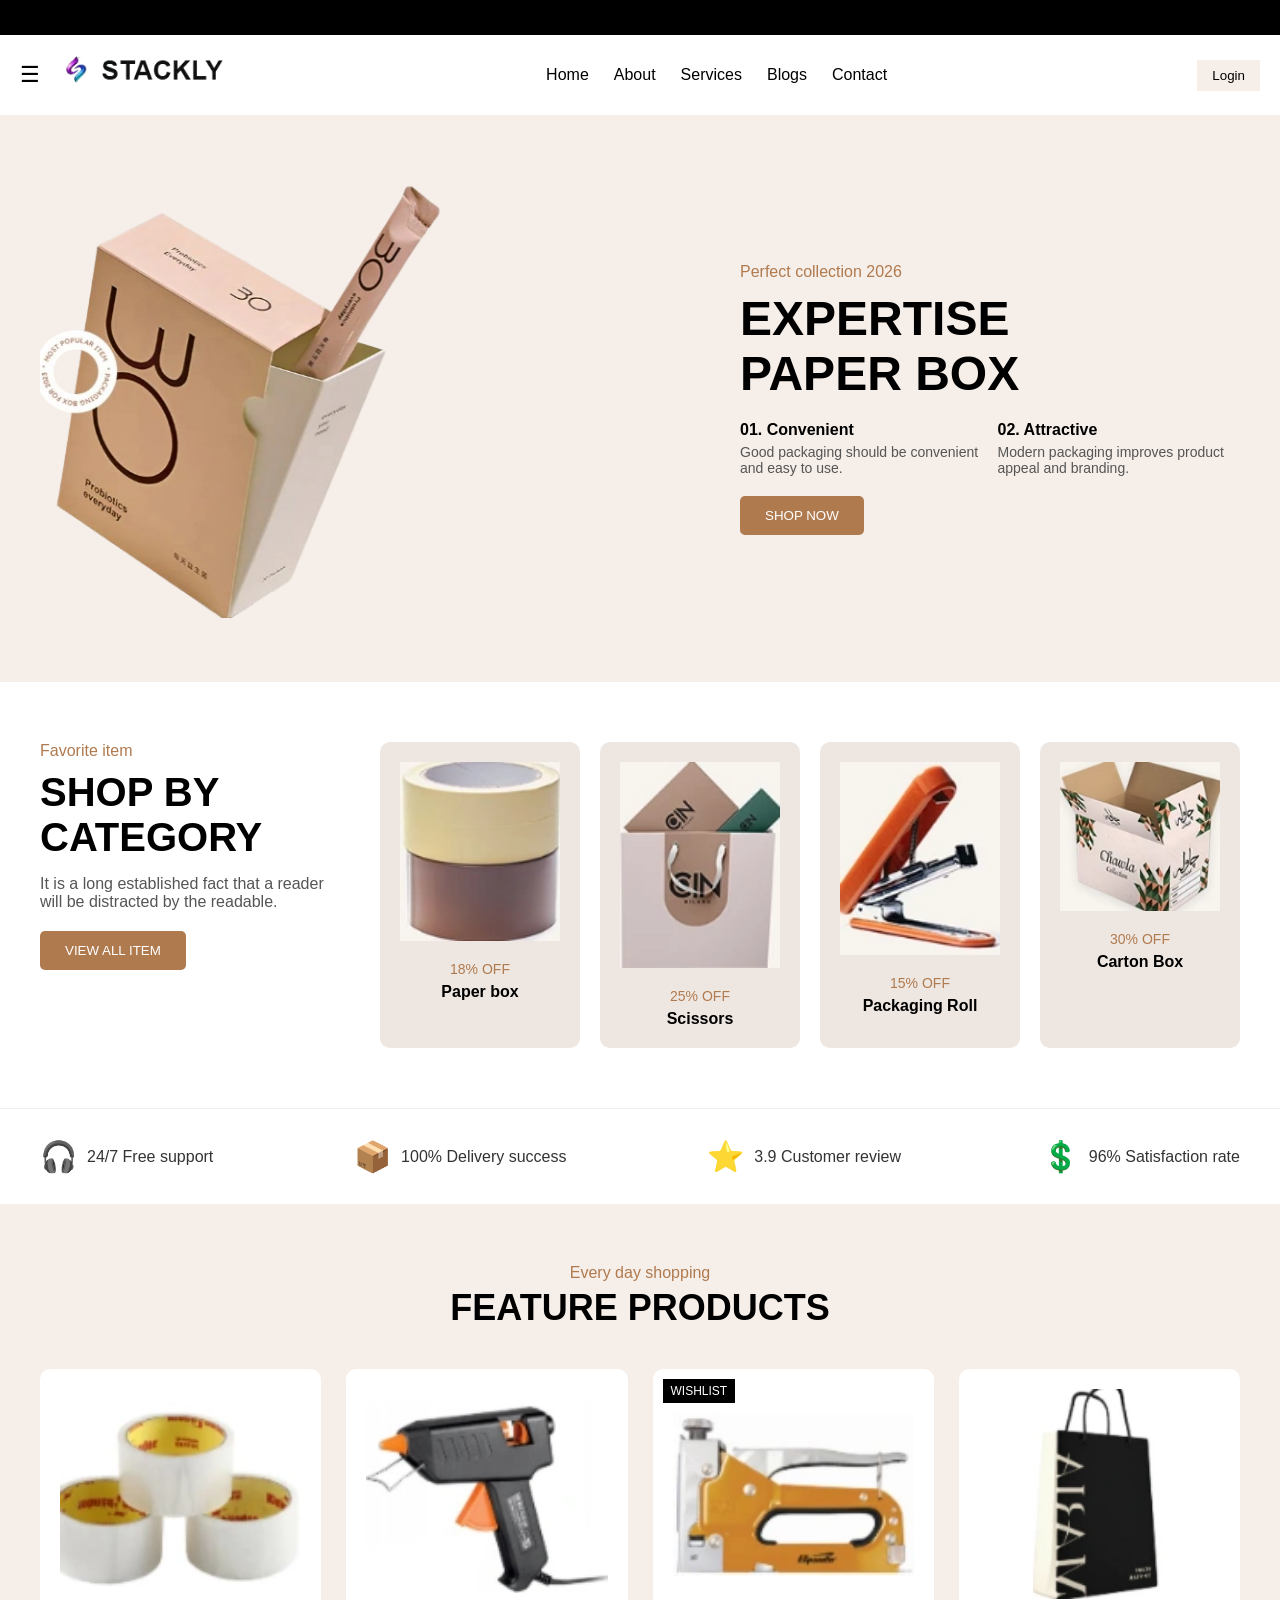
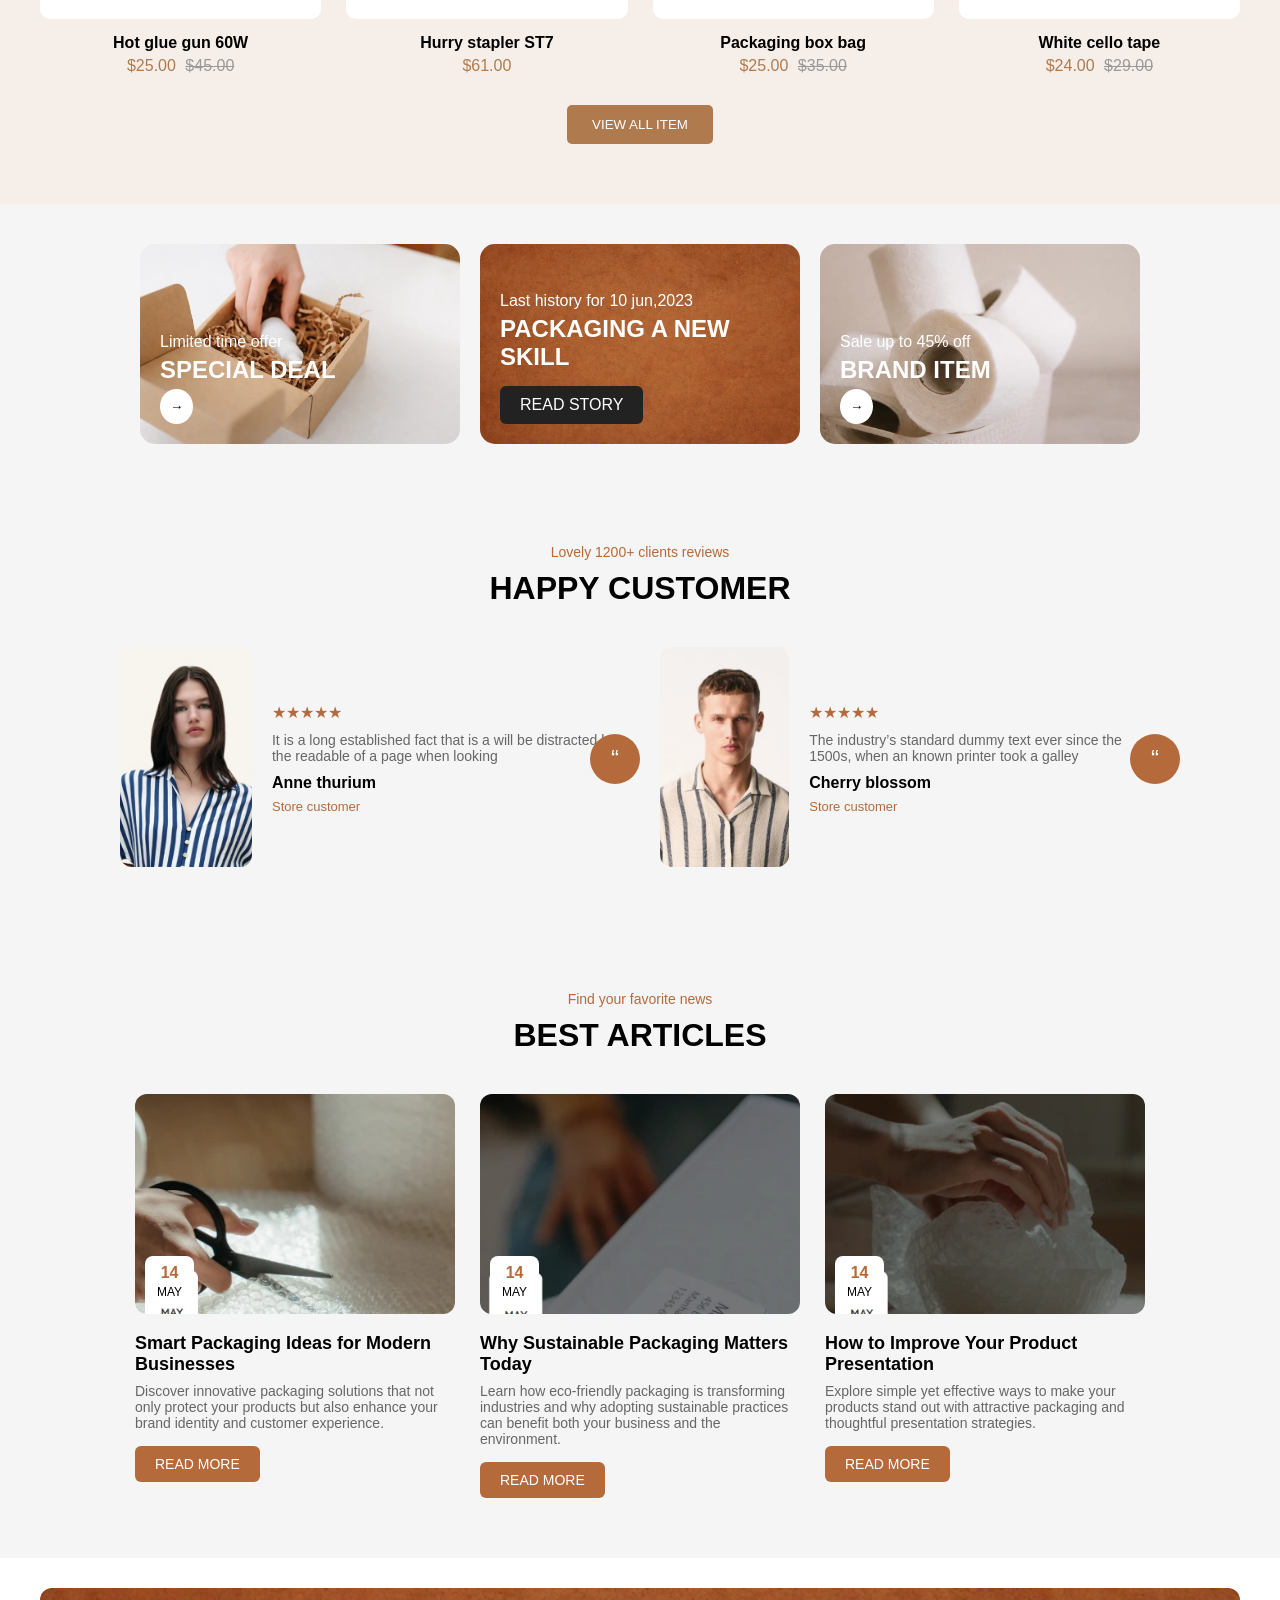
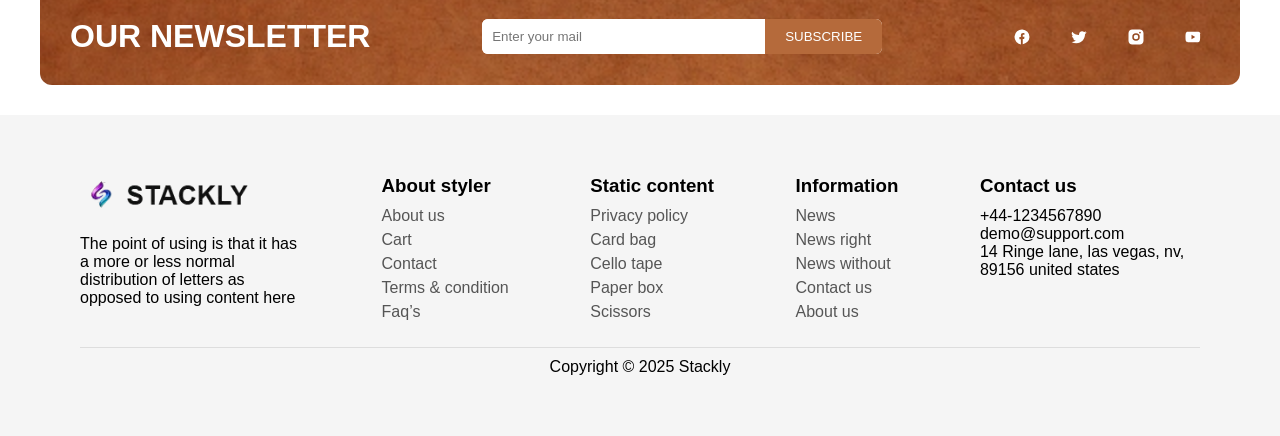
==== commit 2544b4a2: "logo updetd" ====
--- a/index.html
+++ b/index.html
@@ -21,7 +21,7 @@
   <div class="left">
     <div class="hamburger" id="hamburger">☰</div>
    <a href="index.html" class="logo">
-  <img src="images/logo2.webp" alt="Stackly Logo">
+  <img src="IMAGES/logo2.webp" alt="Stackly Logo">
 </a>
   </div>
 
@@ -36,7 +36,9 @@
 
   <!-- RIGHT -->
   <div class="right">
-    <button class="login-btn">Login</button>
+   <button class="login-btn" onclick="window.location.href='login.html'">
+  Login
+</button>
   </div>
 
 </header>
@@ -115,7 +117,9 @@
         </div>
       </div>
 
-      <button class="hero-btn">SHOP NOW</button>
+<button class="hero-btn" onclick="window.location.href='404.html'">
+  SHOP NOW
+</button>
     </div>
 
   </div>
@@ -143,7 +147,9 @@
         It is a long established fact that a reader will be distracted by the readable.
       </p>
 
-      <button class="category-btn">VIEW ALL ITEM</button>
+    <button class="category-btn" onclick="window.location.href='404.html'">
+  VIEW ALL ITEM
+</button>
     </div>
 
     <!-- RIGHT CARDS -->
@@ -318,7 +324,9 @@
 
   <!-- BUTTON -->
   <div class="view-all">
-    <button>VIEW ALL ITEM</button>
+<button onclick="window.location.href='404.html'">
+  VIEW ALL ITEM
+</button>
   </div>
 
 </section>
@@ -345,7 +353,7 @@
       <div class="banner-content">
         <p>Last history for 10 jun,2023</p>
         <h2>PACKAGING A NEW SKILL</h2>
-        <a href="#">READ STORY</a>
+        <a href="404.html">READ STORY</a>
       </div>
     </div>
 
@@ -461,7 +469,7 @@
         </div>
         <h3>Smart Packaging Ideas for Modern Businesses</h3>
         <p>Discover innovative packaging solutions that not only protect your products but also enhance your brand identity and customer experience.</p>
-        <a href="#" class="btn">READ MORE</a>
+        <a href="404.html" class="btn">READ MORE</a>
       </div>
 
       <!-- Card 2 -->
@@ -475,7 +483,7 @@
         </div>
         <h3>Why Sustainable Packaging Matters Today</h3>
         <p>Learn how eco-friendly packaging is transforming industries and why adopting sustainable practices can benefit both your business and the environment.</p>
-        <a href="#" class="btn">READ MORE</a>
+        <a href="404.html" class="btn">READ MORE</a>
       </div>
 
       <!-- Card 3 -->
@@ -489,7 +497,7 @@
         </div>
         <h3>How to Improve Your Product Presentation</h3>
         <p>Explore simple yet effective ways to make your products stand out with attractive packaging and thoughtful presentation strategies.</p>
-        <a href="#" class="btn">READ MORE</a>
+        <a href="404.html" class="btn">READ MORE</a>
       </div>
 
     </div>
@@ -518,35 +526,59 @@
 
     <h2>OUR NEWSLETTER</h2>
 
-    <div class="subscribe-box">
-      <input type="email" placeholder="Enter your mail">
-      <button>SUBSCRIBE</button>
-    </div>
+   <div class="subscribe-box">
+  <input type="email" id="email" placeholder="Enter your mail">
+  <button onclick="validateEmail()">SUBSCRIBE</button>
+  
+  <!-- Error Message -->
+  <p id="errorMsg" style="color:red; font-size:14px; margin-top:5px;"></p>
+</div>
+
+<script>
+  function validateEmail() {
+    let email = document.getElementById("email").value;
+    let errorMsg = document.getElementById("errorMsg");
+
+    // Email pattern
+    let pattern = /^[^ ]+@[^ ]+\.[a-z]{2,3}$/;
+
+    if (email === "") {
+      errorMsg.innerText = "Please fill your email";
+    } 
+    else if (!pattern.test(email)) {
+      errorMsg.innerText = "Please enter a valid email";
+    } 
+    else {
+      errorMsg.innerText = ""; // clear message
+      window.location.href = "404.html";
+    }
+  }
+</script>
 <div class="social-icons">
 
   <!-- Facebook -->
-  <a href="#">
+  <a href="404.html">
     <svg viewBox="0 0 24 24">
       <path d="M22 12a10 10 0 1 0-11.5 9.9v-7h-2v-2.9h2V9.8c0-2 1.2-3.1 3-3.1.9 0 1.8.2 1.8.2v2h-1c-1 0-1.3.6-1.3 1.2v1.5h2.3l-.4 2.9h-1.9v7A10 10 0 0 0 22 12z"/>
     </svg>
   </a>
 
   <!-- Twitter -->
-  <a href="#">
+  <a href="404.html">
     <svg viewBox="0 0 24 24">
       <path d="M22 5.8c-.7.3-1.5.6-2.3.7.8-.5 1.4-1.3 1.7-2.2-.8.5-1.7.9-2.6 1.1A4.1 4.1 0 0 0 12 8.3c0 .3 0 .6.1.9A11.6 11.6 0 0 1 3 4.9a4.1 4.1 0 0 0 1.3 5.5c-.6 0-1.2-.2-1.7-.5v.1c0 2 1.4 3.7 3.3 4-.3.1-.7.1-1 .1-.3 0-.5 0-.8-.1.5 1.6 2.1 2.7 3.9 2.8A8.3 8.3 0 0 1 2 18.6a11.7 11.7 0 0 0 6.3 1.8c7.6 0 11.7-6.3 11.7-11.7v-.5c.8-.6 1.5-1.3 2-2.1z"/>
     </svg>
   </a>
 
   <!-- Instagram -->
-  <a href="#">
+  <a href="404.html">
     <svg viewBox="0 0 24 24">
       <path d="M7 2C4.2 2 2 4.2 2 7v10c0 2.8 2.2 5 5 5h10c2.8 0 5-2.2 5-5V7c0-2.8-2.2-5-5-5H7zm5 5a5 5 0 1 1 0 10 5 5 0 0 1 0-10zm6.5-.9a1.2 1.2 0 1 1-2.4 0 1.2 1.2 0 0 1 2.4 0zM12 9a3 3 0 1 0 0 6 3 3 0 0 0 0-6z"/>
     </svg>
   </a>
 
   <!-- YouTube -->
-  <a href="#">
+  <a href="404.html">
     <svg viewBox="0 0 24 24">
       <path d="M21.8 8s-.2-1.4-.8-2c-.7-.8-1.5-.8-1.9-.9C16.5 5 12 5 12 5h0s-4.5 0-7.1.1c-.4 0-1.2 0-1.9.9-.6.6-.8 2-.8 2S2 9.6 2 11.3v1.4c0 1.7.2 3.3.2 3.3s.2 1.4.8 2c.7.8 1.7.8 2.1.9 1.5.1 6.4.1 6.4.1s4.5 0 7.1-.1c.4 0 1.2 0 1.9-.9.6-.6.8-2 .8-2s.2-1.6.2-3.3v-1.4c0-1.7-.2-3.3-.2-3.3zM10 15V9l5 3-5 3z"/>
     </svg>
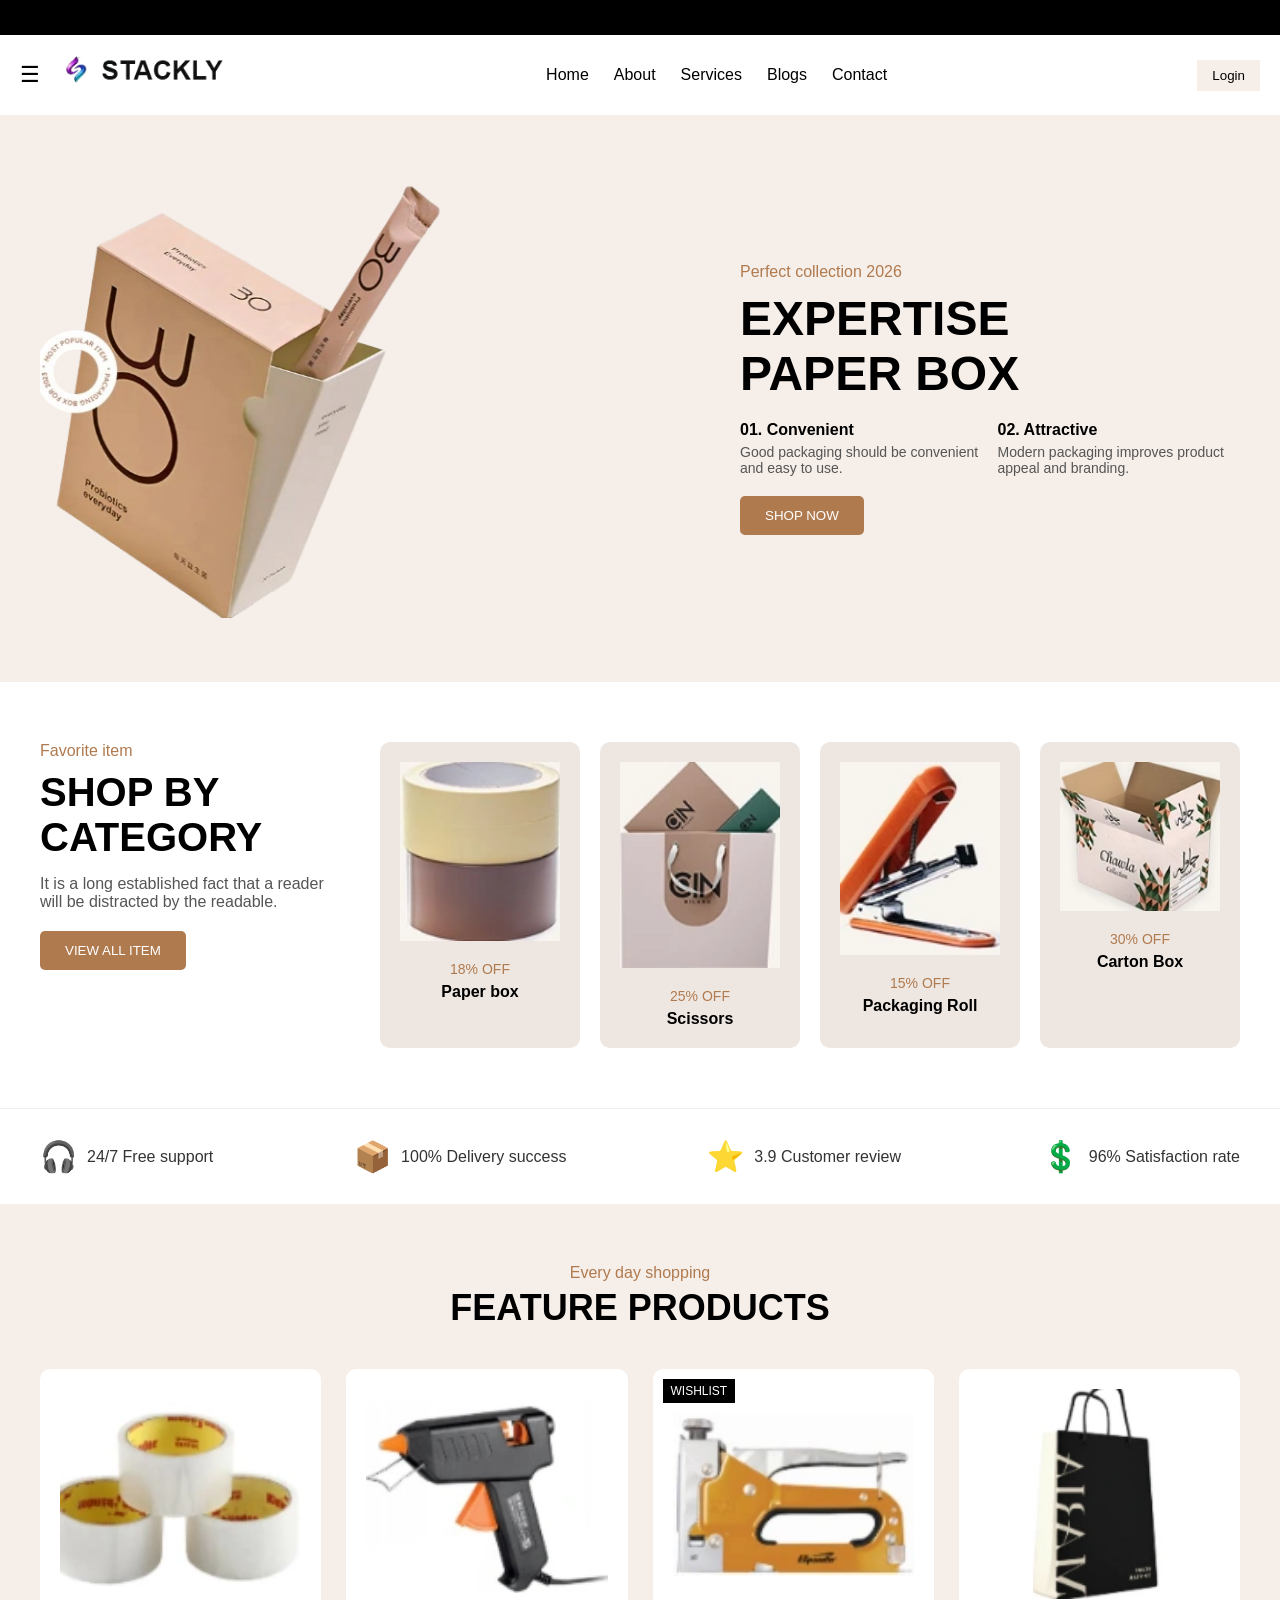
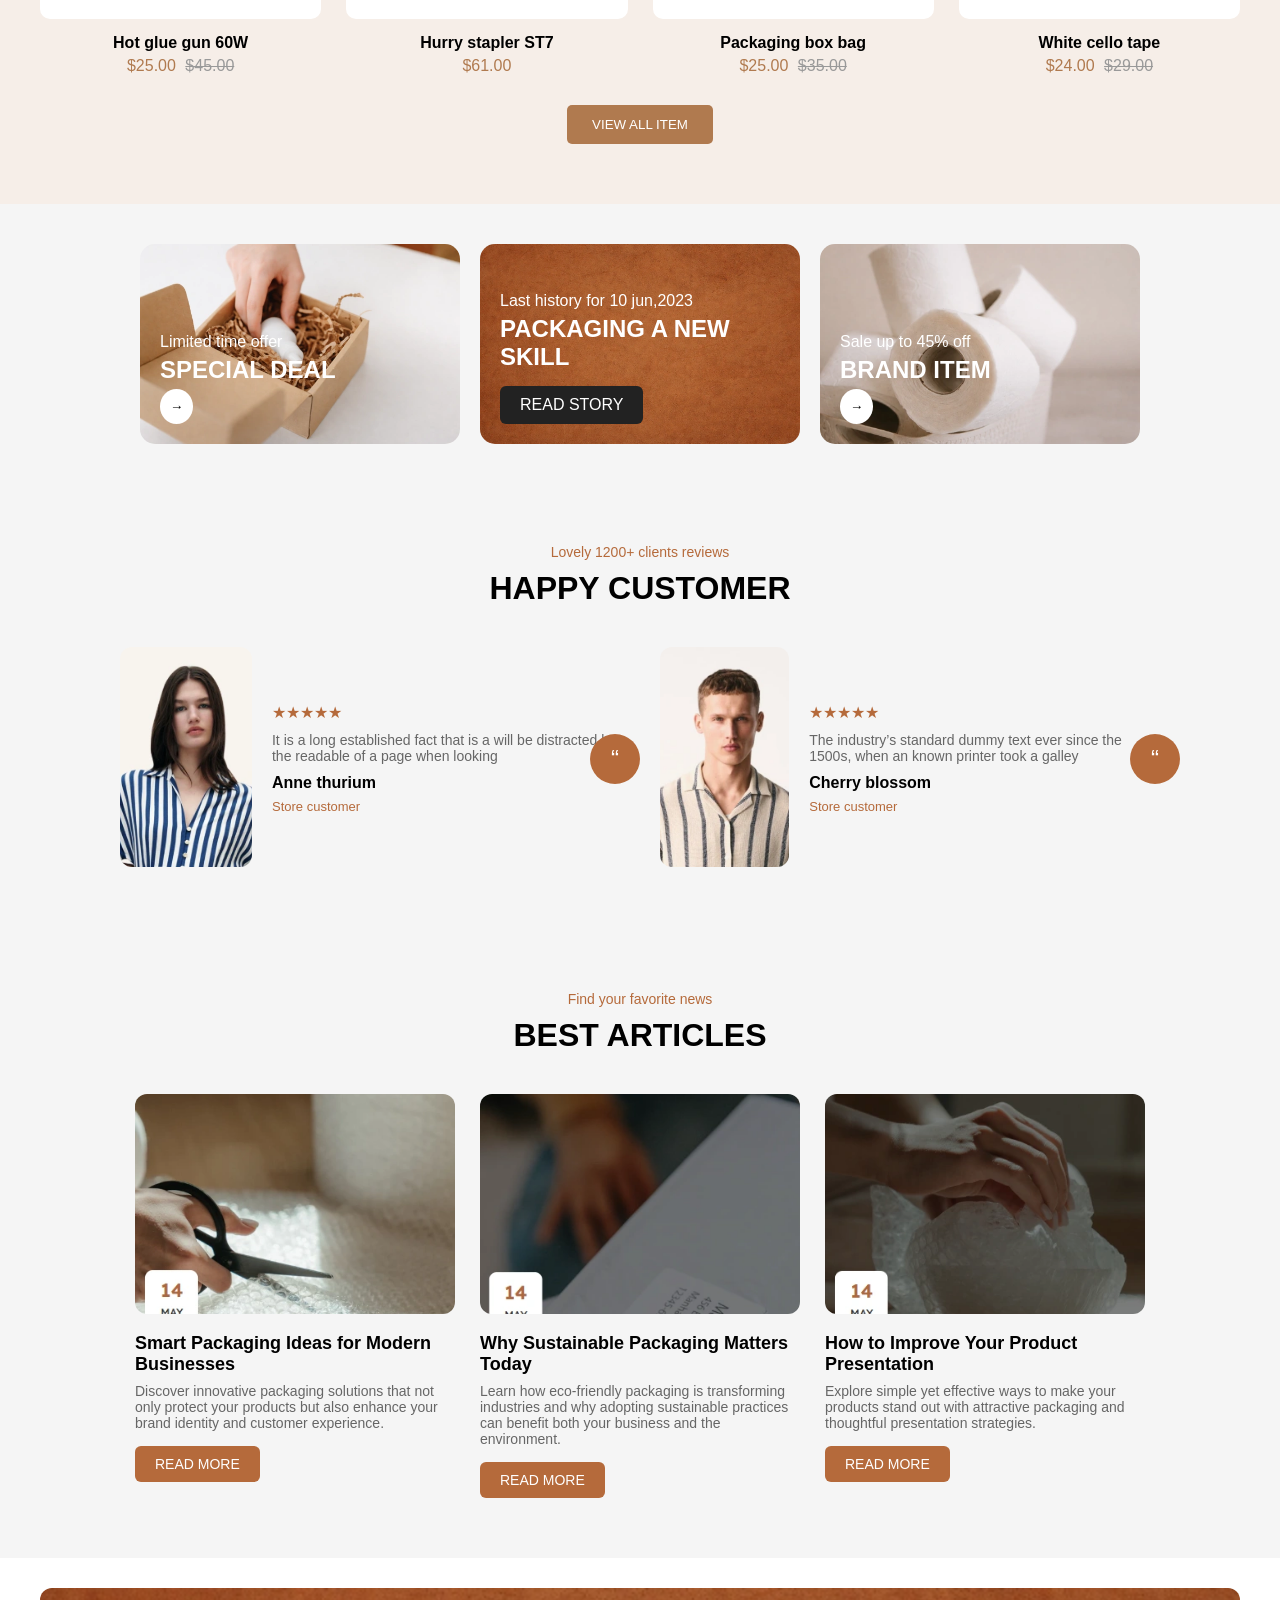
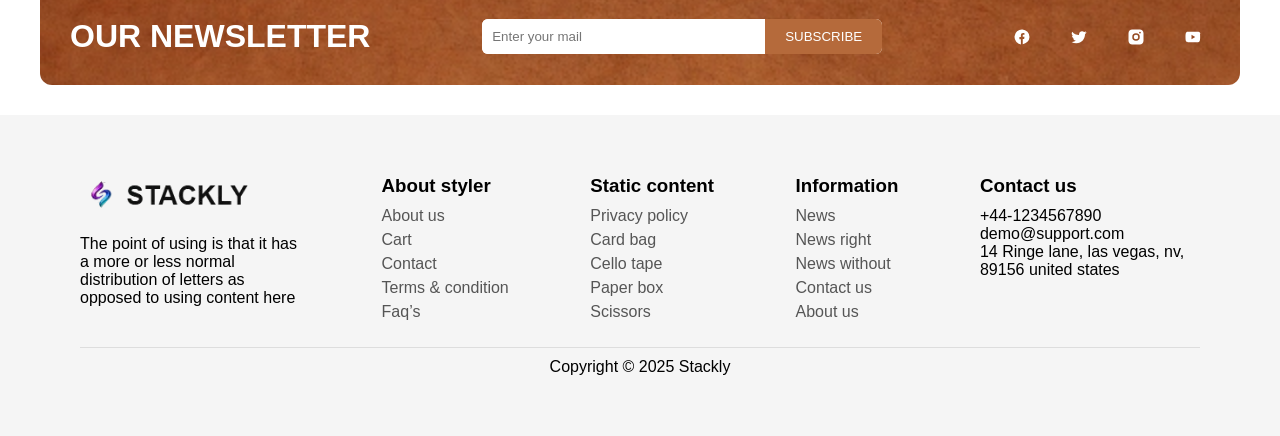
==== commit 2f446ef1: "updte the code" ====
--- a/index.html
+++ b/index.html
@@ -462,10 +462,7 @@
       <div class="article-card">
         <div class="image-box">
           <img src="IMAGES/blog1 (1).webp" alt="article">
-          <div class="date-badge">
-            <span>14</span>
-            <small>MAY</small>
-          </div>
+          
         </div>
         <h3>Smart Packaging Ideas for Modern Businesses</h3>
         <p>Discover innovative packaging solutions that not only protect your products but also enhance your brand identity and customer experience.</p>
@@ -476,10 +473,7 @@
       <div class="article-card">
         <div class="image-box">
           <img src="IMAGES/blog1 (2).webp" alt="article">
-          <div class="date-badge">
-            <span>14</span>
-            <small>MAY</small>
-          </div>
+         
         </div>
         <h3>Why Sustainable Packaging Matters Today</h3>
         <p>Learn how eco-friendly packaging is transforming industries and why adopting sustainable practices can benefit both your business and the environment.</p>
@@ -490,10 +484,7 @@
       <div class="article-card">
         <div class="image-box">
           <img src="IMAGES/blog1 (3).webp" alt="article">
-          <div class="date-badge">
-            <span>14</span>
-            <small>MAY</small>
-          </div>
+         
         </div>
         <h3>How to Improve Your Product Presentation</h3>
         <p>Explore simple yet effective ways to make your products stand out with attractive packaging and thoughtful presentation strategies.</p>
